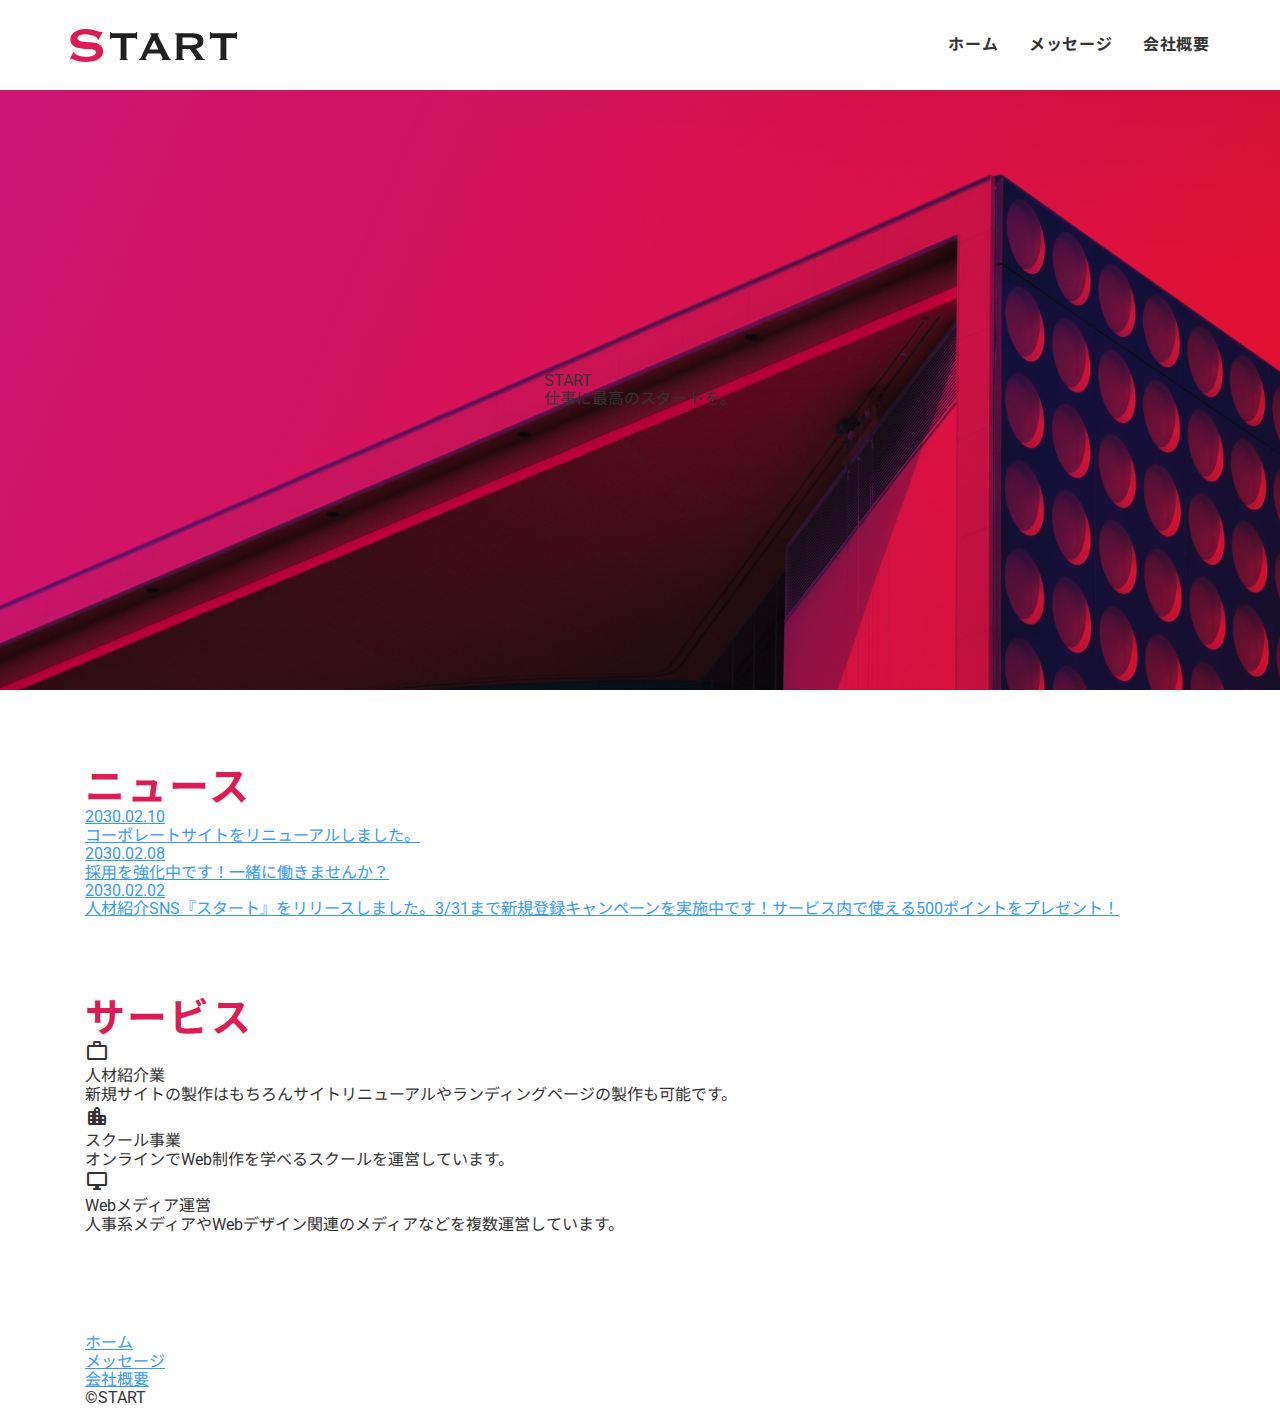
==== index.html @ fa349eb4 "HTMLとCSS途中" ====
<!DOCTYPE html>
<html lang="ja">
    <head>
        <meta charset="UTF-8">
        <title>START</title>
        <meta name="discripption" content="株式会社STARTは、幸せにつながるお仕事を紹介する人材紹介会社です。人材紹介サービス『スタート』や人材紹介SNS『ゴール』を運営し、またWebデザインを学べるスクール『Webの学校』を開講しています。">
        <meta name="viewport" content="width=device-width, initial-scale=1">
        <link rel="preconnect" href="https://fonts.googleapis.com">
        <link rel="preconnect" href="https://fonts.gstatic.com" crossorigin>
        <link href="https://fonts.googleapis.com/css2?family=Noto+Sans+JP:wght@500;700&family=Roboto:wght@400;700&display=swap" rel="stylesheet">
        <link rel="icon" type="img/png" href="icon-192x192.png">
        <link rel="apple-touch-icon" type="img/png" href="apple-touch-icon-180x180.png">
        <link rel="icon" href="fovicon.ico">
        <link href="css/destyle.css" rel="stylesheet">
        <link href="style.css" rel="stylesheet">
        <link rel="stylesheet" href="https://fonts.googleapis.com/css2?family=Material+Symbols+Rounded:opsz,wght,FILL,GRAD@20..48,100..700,0..1,-50..200" />
        <link rel="stylesheet" href="https://fonts.googleapis.com/css2?family=Material+Symbols+Rounded:opsz,wght,FILL,GRAD@20..48,100..700,0..1,-50..200" />
        <link rel="stylesheet" href="https://fonts.googleapis.com/css2?family=Material+Symbols+Rounded:opsz,wght,FILL,GRAD@20..48,100..700,0..1,-50..200" />
    </head>
    <body>
        <div class="wrapper">
            <header class="header">
                <div class="header-logo">
                    <img src="img/logo.svg" alt="START">
                </div>
                <div class="header__nav">
                    <nav class="gnav">
                        <ul class="gnav__list">
                            <li class="gnav__item">
                                <a class="gnav__link gnav__link--active" href="#">ホーム</a>
                            </li>
                            <li class="gnav__item">
                                <a class="gnav__link gnav__link--active" href="#">メッセージ</a>
                            </li>
                            <li class="gnav__item">
                                <a class="gnav__link gnav__link--active" href="#">会社概要</a>
                            </li>
                        </ul>
                    </nav>
                    <button type="button" id="js-btn-menu" class="btn-menu">
                        <span class="btn-menu__line"></span>
                    </button>
                </div>
            </header>
            <div class="mv">
                <div class="mv__textArea">
                    <h2 clas="mv__title">START</h2>
                    <div class="mv__subtitle">仕事に最高のスタートを。</div>
                </div>
            </div>
            <main class="content">
               <section class="news">
                　<div class="container">
                    <div class="news__inner">
                        <div class="news__heading">
                            <h2 class="heading-primary">ニュース</h2> 
                        </div>
                        <div class="news__body">
                            <div class="news-list">
                                <ul class="news-list__list">
                                    <li class="news-list__item">
                                        <a href="#" class="news-list__link">
                                            <div class="news-list__date">
                                                <time datetime="2020-02-10" class="news__date">
                                                2030.02.10
                                                </time>
                                            </div>
                                            <div class="news-list__title">
                                            コーポレートサイトをリニューアルしました。
                                            </div>
                                        </a>
                                    </li>
                                    <li class="news-list__item">
                                        <a href="#" class="news-list__link">
                                            <div class="news-list__date">
                                               <time datetime="2020-02-08" class="news__date">
                                               2030.02.08
                                               </time>
                                            </div>
                                            <div class="news-list__title">
                                            採用を強化中です！一緒に働きませんか？
                                            </div>
                                        </a>
                                    </li>
                                    <li class="news-list__item">
                                        <a class="news-list__link">
                                            <div class="news-list__date">
                                               <time datetime="2020-02-02" class="news__date">
                                               2030.02.02
                                               </time>
                                            </div>
                                            <div class="news-list__title">
                                             人材紹介SNS『スタート』をリリースしました。3/31まで新規登録キャンペーンを実施中です！サービス内で使える500ポイントをプレゼント！
                                            </div>
                                        </a>
                                    </li>
                                </ul>
                            </div>
                        </div>
                    </div>
                  </div>
                </section>
                <section class="service">
                    <div class="container">
                        <div class="service__heading">
                            <h2 class="heading-primary">サービス</h2>
                        </div>
                        <div class="service__body">
                            <div class="service-list">
                                <div class="service-list__item">
                                    <figure class="service-list__img-wrapper">
                                        <span class="material-symbols-rounded">work</span>
                                    </figure>
                                    <div class="service-list__body">
                                        <div class="service-list__title">人材紹介業</div>
                                        <p class="service-list__text">新規サイトの製作はもちろんサイトリニューアルやランディングページの製作も可能です。</p>
                                    </div>
                                </div>
                                <div class="service-list__item">
                                    <figure class="service-list__img-wrapper">
                                        <span class="material-symbols-rounded">location_city</span>
                                    </figure>
                                    <div class="service-list__body">
                                        <div class="service-list__title">スクール事業</div>
                                        <p class="service-list__text">オンラインでWeb制作を学べるスクールを運営しています。</p>
                                    </div>
                                </div>
                                <div class="service-list__item">
                                    <figure class="service-list__img-wrapper">
                                        <span class="material-symbols-rounded">desktop_windows</span>
                                    </figure>
                                    <div class="service-list__body">
                                        <div class="service-list__title">Webメディア運営</div>
                                        <p class="service-list__text">人事系メディアやWebデザイン関連のメディアなどを複数運営しています。</p>
                                    </div>
                                </div>
                            </div>
                        </div>
                    </div>
                </section>
            </main>
            <footer class="footer">
                <div class="container">
                    <nav class="footer-nav">
                        <ul class="footer-nav__list">
                            <li class="footer-nav__item">
                                <a href="#" class="footer-nav__link">ホーム</a>
                            </li>
                            <li class="footer-nav__item">
                                <a href="#" class="footer-nav__link">メッセージ</a>
                            </li>
                            <li class="footer-nav__item">
                                <a href="#" class="footer-nav__link">会社概要</a>
                            </li>
                        </ul>
                    </nav>
                    <div class="footer__copyright">©START</div>
                </div>
            </footer>
        </div>    
    <script src="https://ajax.googleapis.com/ajax/libs/jquery/3.6.1/jquery.min.js"></script>
    <script src="js/script.js"></script>
    </body>
</html>
---- css/destyle.css ----
/*! destyle.css v3.0.0 | MIT License | https://github.com/nicolas-cusan/destyle.css */

/* Reset box-model and set borders */
/* ============================================ */

*,
::before,
::after {
  box-sizing: border-box;
  border-width: 0;
  border-style: solid;
}

/* Document */
/* ============================================ */

/**
 * 1. Correct the line height in all browsers.
 * 2. Prevent adjustments of font size after orientation changes in iOS.
 * 3. Remove gray overlay on links for iOS.
 */

html {
  line-height: 1.15; /* 1 */

  -webkit-tap-highlight-color: transparent; /* 3*/
  -webkit-text-size-adjust: 100%; /* 2 */
}

/* Sections */
/* ============================================ */

/**
 * Remove the margin in all browsers.
 */

body {
  margin: 0;
}

/**
 * Render the `main` element consistently in IE.
 */

main {
  display: block;
}

/* Vertical rhythm */
/* ============================================ */

p,
table,
blockquote,
address,
pre,
iframe,
form,
figure,
dl {
  margin: 0;
}

/* Headings */
/* ============================================ */

h1,
h2,
h3,
h4,
h5,
h6 {
  font-size: inherit;
  font-weight: inherit;
  margin: 0;
}

/* Lists (enumeration) */
/* ============================================ */

ul,
ol {
  margin: 0;
  padding: 0;
  list-style: none;
}

/* Lists (definition) */
/* ============================================ */

dt {
  font-weight: bold;
}

dd {
  margin-left: 0;
}

/* Grouping content */
/* ============================================ */

/**
 * 1. Add the correct box sizing in Firefox.
 * 2. Show the overflow in Edge and IE.
 */

hr {
  clear: both;
  overflow: visible; /* 2 */
  box-sizing: content-box; /* 1 */
  height: 0; /* 1 */
  margin: 0;
  color: inherit;
  border-top-width: 1px;
}

/**
 * 1. Correct the inheritance and scaling of font size in all browsers.
 * 2. Correct the odd `em` font sizing in all browsers.
 */

pre {
  font-family: monospace, monospace; /* 1 */
  font-size: inherit; /* 2 */
}

address {
  font-style: inherit;
}

/* Text-level semantics */
/* ============================================ */

/**
 * Remove the gray background on active links in IE 10.
 */

a {
  text-decoration: none;
  color: inherit;
  background-color: transparent;
}

/**
 * 1. Remove the bottom border in Chrome 57-
 * 2. Add the correct text decoration in Chrome, Edge, IE, Opera, and Safari.
 */

abbr[title] {
  text-decoration: underline dotted; /* 2 */
}

/**
 * Add the correct font weight in Chrome, Edge, and Safari.
 */

b,
strong {
  font-weight: bolder;
}

/**
 * 1. Correct the inheritance and scaling of font size in all browsers.
 * 2. Correct the odd `em` font sizing in all browsers.
 */

code,
kbd,
samp {
  font-family: monospace, monospace; /* 1 */
  font-size: inherit; /* 2 */
}

/**
 * Add the correct font size in all browsers.
 */

small {
  font-size: 80%;
}

/**
 * Prevent `sub` and `sup` elements from affecting the line height in
 * all browsers.
 */

sub,
sup {
  position: relative;
  font-size: 75%;
  line-height: 0;
  vertical-align: baseline;
}

sub {
  bottom: -.25em;
}

sup {
  top: -.5em;
}

/* Replaced content */
/* ============================================ */

/**
 * Prevent vertical alignment issues.
 */

svg,
img,
embed,
object,
iframe {
  vertical-align: bottom;
}

/* Forms */
/* ============================================ */

/**
 * Reset form fields to make them styleable.
 * 1. Make form elements stylable across systems iOS especially.
 * 2. Inherit text-transform from parent.
 */

button,
input,
optgroup,
select,
textarea {
  font: inherit;
  margin: 0;
  padding: 0;
  text-align: inherit;
  vertical-align: middle;
  text-transform: inherit; /* 2 */
  color: inherit;
  border-radius: 0;
  background: transparent;

  -webkit-appearance: none; /* 1 */
  appearance: none;
}

/**
 * Reset radio and checkbox appearance to preserve their look in iOS.
 */

[type="checkbox"] {
  -webkit-appearance: checkbox;
  appearance: checkbox;
}

[type="radio"] {
  -webkit-appearance: radio;
  appearance: radio;
}

/**
 * Correct cursors for clickable elements.
 */

button,
[type="button"],
[type="reset"],
[type="submit"] {
  cursor: pointer;
}

button:disabled,
[type="button"]:disabled,
[type="reset"]:disabled,
[type="submit"]:disabled {
  cursor: default;
}

/**
 * Improve outlines for Firefox and unify style with input elements & buttons.
 */

:-moz-focusring {
  outline: auto;
}

select:disabled {
  opacity: inherit;
}

/**
 * Remove padding
 */

option {
  padding: 0;
}

/**
 * Reset to invisible
 */

fieldset {
  min-width: 0;
  margin: 0;
  padding: 0;
}

legend {
  padding: 0;
}

/**
 * Add the correct vertical alignment in Chrome, Firefox, and Opera.
 */

progress {
  vertical-align: baseline;
}

/**
 * Remove the default vertical scrollbar in IE 10+.
 */

textarea {
  overflow: auto;
}

/**
 * Correct the cursor style of increment and decrement buttons in Chrome.
 */

[type="number"]::-webkit-inner-spin-button,
[type="number"]::-webkit-outer-spin-button {
  height: auto;
}

/**
 * 1. Correct the outline style in Safari.
 */

[type="search"] {
  outline-offset: -2px; /* 1 */
}

/**
 * Remove the inner padding in Chrome and Safari on macOS.
 */

[type="search"]::-webkit-search-decoration {
  -webkit-appearance: none;
}

/**
 * 1. Correct the inability to style clickable types in iOS and Safari.
 * 2. Fix font inheritance.
 */

::-webkit-file-upload-button {
  font: inherit; /* 2 */

  -webkit-appearance: button; /* 1 */
}

/**
 * Clickable labels
 */

label[for] {
  cursor: pointer;
}

/* Interactive */
/* ============================================ */

/*
 * Add the correct display in Edge, IE 10+, and Firefox.
 */

details {
  display: block;
}

/*
 * Add the correct display in all browsers.
 */

summary {
  display: list-item;
}

/*
 * Remove outline for editable content.
 */

[contenteditable]:focus {
  outline: auto;
}

/* Tables */
/* ============================================ */

/**
1. Correct table border color inheritance in all Chrome and Safari.
*/

table {
  border-color: inherit; /* 1 */
}

caption {
  text-align: left;
}

td,
th {
  padding: 0;
  vertical-align: top;
}

th {
  font-weight: bold;
  text-align: left;
}
---- style.css ----
@charset "utf-8";

:root{
    --link-color: #349BF4;
    --main-color: #DD1B57;
    --text-color: #333;
}

body{
    font-family: "Roboto", "Noto Sans JP", Arial, "Hiragino Kaku Gothic ProN",
    "Hiragino Sans", Meiryo, sans-serif;
    font-size: 16px;
    color: var(--text-color);
}

a{
    color: var(--link-color);
    text-decoration: underline;
}

img{
    max-width: 100%;
    height: auto;
    vertical-align: bottom;
}

.wrapper{
    overflow-x: hidden;
}

.container{
    max-width: 1170px;
    margin: 0 auto;
    padding: 0 30px;
}

.content {
    display: grid;
    padding: 60px 0 100px;
    row-gap: 80px;
}

.heading-primary{
    font-size: 40px;
    font-weight: bold;
    line-height: 1;
    letter-spacing: 0.05em;
    color: var(--main-color);
}

.table-type01{
    width: 100%;
    font-size: 15px;
    border-collapse: collapse;
    border-spacing: 0;
}

.table-type01 tr{
    border-bottom: solid 1px #DDDDDD;
}

.table-type01 th,
.table-type01 td{
    text-align: left;
    padding: 30px;
}

.table-type01 th {
    width: 20%;
}

.table-type01 p:not(:last-child){
    margin-bottom: 10px;
}

.table-type01 ul {
    margin-left: 20px;
}

.header{
    display: flex;
    align-items: center;
    justify-content: space-between;
    height: 90px;
    padding: 30px 70px;
}

.header-logo{
    line-height: 1;
}

.gnav__list{
    display: flex;
    position:relative;
    align-items: center;
    justify-content: center;
    column-gap: 30px;
}

.gnav__item{
    font-size: 16px;
    font-weight: bold;
    line-height: 1;
    letter-spacing: 0.05em;
}

.gnav__link{
    color: var(--text-color);
    text-decoration: none;
}

.gnav__link:hover{
    color: var(--main-color);
}


.btn-menu{
    display: none;
}

.mv {
    display: flex;
    align-items: center;
    justify-content: center;
    height: 600px;
    background-image: url(img/pc_mv.jpg);
    background-repeat: no repeat;
    background-position: center center;
    background-size: cover;
}
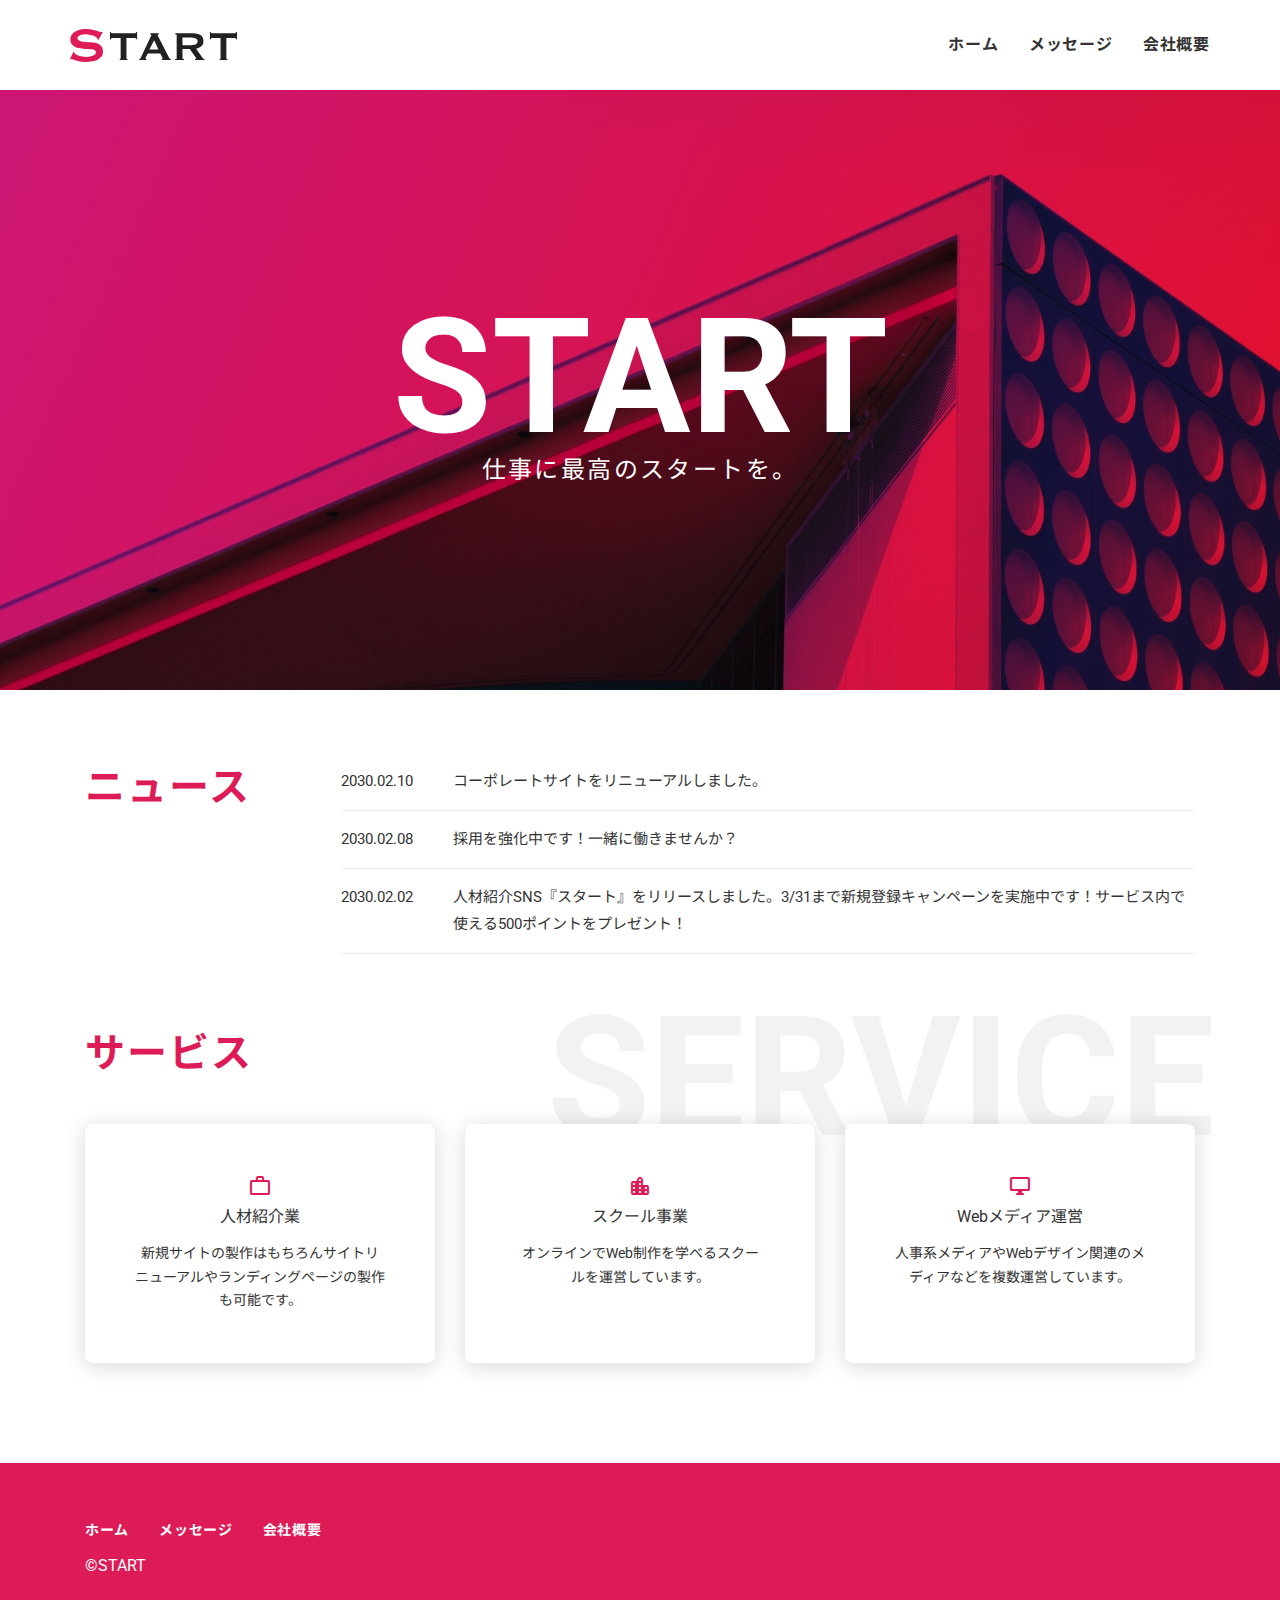
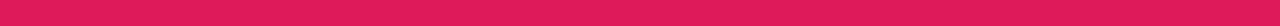
==== commit ae1fc068: "index.html追記CSS追加" ====
--- a/index.html
+++ b/index.html
@@ -44,7 +44,7 @@
             </header>
             <div class="mv">
                 <div class="mv__textArea">
-                    <h2 clas="mv__title">START</h2>
+                    <h2 class="mv__title">START</h2>
                     <div class="mv__subtitle">仕事に最高のスタートを。</div>
                 </div>
             </div>
@@ -109,7 +109,7 @@
                             <div class="service-list">
                                 <div class="service-list__item">
                                     <figure class="service-list__img-wrapper">
-                                        <span class="material-symbols-rounded">work</span>
+                                        <span class="service-list__img material-symbols-rounded">work</span>
                                     </figure>
                                     <div class="service-list__body">
                                         <div class="service-list__title">人材紹介業</div>
@@ -118,7 +118,7 @@
                                 </div>
                                 <div class="service-list__item">
                                     <figure class="service-list__img-wrapper">
-                                        <span class="material-symbols-rounded">location_city</span>
+                                        <span class="service-list__img material-symbols-rounded">location_city</span>
                                     </figure>
                                     <div class="service-list__body">
                                         <div class="service-list__title">スクール事業</div>
@@ -127,7 +127,7 @@
                                 </div>
                                 <div class="service-list__item">
                                     <figure class="service-list__img-wrapper">
-                                        <span class="material-symbols-rounded">desktop_windows</span>
+                                        <span class="service-list__img material-symbols-rounded" class="service-list__img">desktop_windows</span>
                                     </figure>
                                     <div class="service-list__body">
                                         <div class="service-list__title">Webメディア運営</div>
--- a/style.css
+++ b/style.css
@@ -129,3 +129,147 @@
     background-size: cover;
 }
 
+.mv__textArea{
+    color: #fff;
+    text-align: center;
+}
+
+.mv__title {
+    font-size: 160px;
+    font-weight: bold;
+    line-height: 1;
+    text-shadow: 0 4px 6px rgb(0 0 0 / 25%)
+    margin-bottom: 10px;
+}
+
+.mv__subtitle{
+    font-size: 24px;
+    line-height: 1;
+    letter-spacing: 0.1em;
+}
+
+.news__inner{
+    display: flex;
+    column-gap: 90px;
+}
+
+.news__body{
+    flex: 1;
+}
+
+.news-list__link{
+    display: flex;
+    color: var(--text-color);
+    text-decoration: none;
+}
+
+.news-list__link:hover{
+    color: var(--main-color);
+}
+
+.news-list__item{
+    font-size: 15px;
+    line-height: 1.8;
+    margin-bottom: 15px;
+    padding-bottom: 15px;
+    border-bottom: solid 1px #EDEDED;
+}
+
+.news-list__item:last-child{
+    margin-bottom: 0;
+}
+
+.news-list__date{
+    margin-right: 40px;
+}
+
+.service__heading{
+    position: relative;
+    margin-bottom: 50px;
+}
+
+.service__heading::before{
+    display: block;
+    content:"SERVICE";
+    position: absolute;
+    font-size: 168px;
+    font-weight: bold;
+    color:#F2F2F2;
+    top:-40px;
+    right: -20px;
+    z-index: -1;
+    line-height: 1;
+}
+
+.service-list{
+    display: grid;
+    column-gap: 30px;
+    grid-template-columns: repeat(3, 1fr);
+}
+
+.service-list__item{
+    padding: 50px;
+    border-radius: 8px;
+    background-color: #fff;
+    box-shadow: 0 3px 21px rgba(0, 0, 0, 0.16);
+}
+
+.service-list__img-wrapper{
+    text-align: center;
+    margin-bottom: 10px;
+}
+
+.service-list__img{
+    font-size: 48px;
+    color: var(--main-color);
+    vertical-align: bottom;
+}
+
+
+.service-list__body{
+    text-align: center;
+}
+.servce-list__title{
+    font-size: 18px;
+    font-weight: bold;
+}
+
+.service-list__text{
+    font-size:14px;
+    line-height: 1.7;
+    margin-top: 15px;
+}
+
+.footer{
+   color:#fff;
+   background-color: var(--main-color);
+   padding: 60px 20px 50px;
+}
+
+.footer-nav{
+   margin-bottom: 20px;
+}
+
+.footer-nav__list{
+    display: flex;
+    column-gap: 30px;
+}
+
+.footer-nav__item{
+    font-size: 14px;
+    font-weight: bold;
+    line-height: 1;
+    letter-spacing: 0.05em;
+}
+
+
+.footer-nav__link{
+    color:var(--text-color);
+    color:#fff;
+    text-decoration: none;
+} 
+
+.footer-copyright{
+    font-size: 12px;
+    letter-spacing: 0.03em;
+}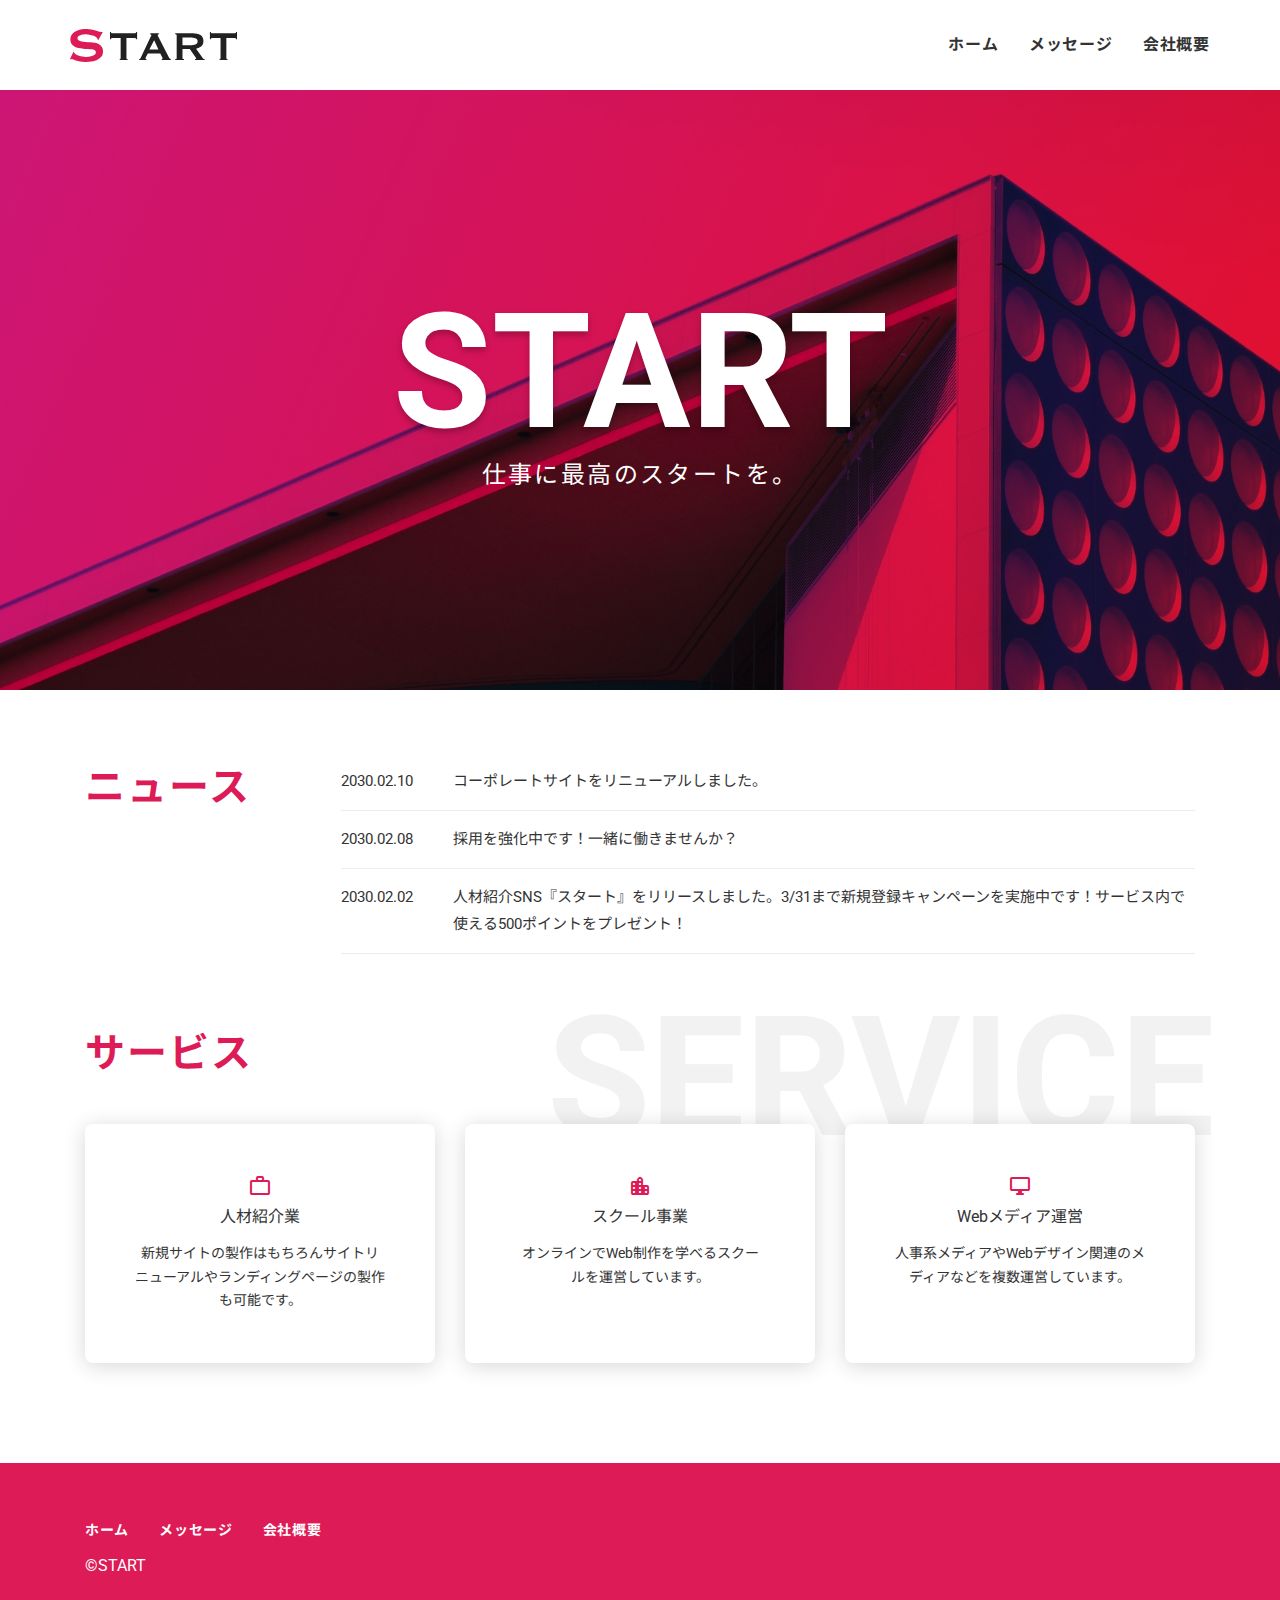
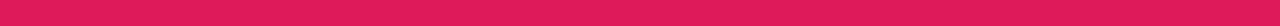
==== commit 908a206f: "レスポンシブデザインとjQuery" ====
--- a/index.html
+++ b/index.html
@@ -20,7 +20,7 @@
     <body>
         <div class="wrapper">
             <header class="header">
-                <div class="header-logo">
+                <div class="header__logo">
                     <img src="img/logo.svg" alt="START">
                 </div>
                 <div class="header__nav">
@@ -158,7 +158,7 @@
                 </div>
             </footer>
         </div>    
-    <script src="https://ajax.googleapis.com/ajax/libs/jquery/3.6.1/jquery.min.js"></script>
+    <script src="https://code.jquery.com/jquery-3.6.2.min.js" integrity="sha256-2krYZKh//PcchRtd+H+VyyQoZ/e3EcrkxhM8ycwASPA=" crossorigin="anonymous"></script>
     <script src="js/script.js"></script>
     </body>
 </html>--- a/style.css
+++ b/style.css
@@ -85,7 +85,7 @@
     padding: 30px 70px;
 }
 
-.header-logo{
+.header__logo{
     line-height: 1;
 }
 
@@ -138,7 +138,7 @@
     font-size: 160px;
     font-weight: bold;
     line-height: 1;
-    text-shadow: 0 4px 6px rgb(0 0 0 / 25%)
+    text-shadow: 0 4px 6px rgb(0 0 0 / 25%);
     margin-bottom: 10px;
 }
 
@@ -267,9 +267,374 @@
     color:var(--text-color);
     color:#fff;
     text-decoration: none;
-} 
+}
 
 .footer-copyright{
     font-size: 12px;
     letter-spacing: 0.03em;
-}+}
+
+.page-header{
+    display: flex;
+    align-items: center;
+    justify-content: center;
+    background: url(img/pc_header.jpg);
+    height: 190px;
+    background-repeat: no repeat;
+    background-position: center center;
+    background-size: cover;
+}
+
+.page-header__title{
+    font-size: 40px;
+    font-weight: bold;
+    color: #FFFFFF;
+    line-height: 1.2;
+    letter-spacing: 0.1em;
+}
+
+
+.message{
+    width: 850px;
+    margin: 0 auto;
+}
+
+.message__title{
+    font-size: 40px;
+    font-weight: bold;
+    line-height: 1.5;
+    letter-spacing: 0.05em;
+    color: var(--main-color);
+    margin-bottom: 25px;
+    text-align: center;
+}
+
+.message__subtitle{
+    font-size: 18px;
+    line-height: 1.6;
+    letter-spacing: 0.05em;
+    margin-bottom: 40px;
+    text-align: center;
+}
+
+.ceo-message__img-wrapper{
+    width: 100px;
+    margin: 0 25px 15px 0;
+    float: left;
+}
+
+.ceo-message__img{
+    border-radius: 50%;
+}
+
+.ceo-message__text{
+    line-height: 1.6;
+    letter-spacing: 0.05em;
+}
+
+.ceo-message__text a{
+    color: var(--link-color);
+}
+
+
+.page-header__text{
+    font-size: 40px;
+    font-weight: bold;
+    color: #FFFFFF;
+    line-height: 1.2;
+    letter-spacing: 0.1em;
+}
+
+.company-info__table{
+    margin-bottom: 50px;
+}
+
+.company-info__map{
+    height: 440px;
+}
+
+.company-info__map-accsess{
+    text-align: right;
+    font-size: 15px;
+    line-height: 1.8;
+}
+
+@media screen and (max-width: 767px){
+
+    body{
+        font-size: 15px;
+    }
+
+    .container{
+        padding: 0 20px;
+    }
+
+    .content{
+        padding: 40px 0 60px;
+        row-gap: 50px;
+    }
+
+    .heading-primary{
+        font-size: 32px;
+    }
+
+    .table-type01{
+        font-size: 14px;
+        line-height: 1.5;
+    }
+        
+    .table-type01 th,
+    .table-type01 td{
+        padding: 20px 0;
+    }
+    
+    .table-type01 th {
+        width: 100px;
+    }
+
+    .header{
+        position: relative;
+        height: 60px;
+        padding: 20px;
+    }
+    
+    .header-logo{
+        width: 107px;
+    }
+
+    .gnav{
+        display: none;
+        position: fixed;
+        top: 0;
+        right: 0;
+        z-index: 10;
+        width: 180px;
+        height: 100%;
+        background-color: var(--main-color);
+        box-shadow: -10px 0 35px -20px rgb(0 0 0 / 25%);
+    }
+
+    .gnav__list{
+        display: flex;
+        flex-direction: column;
+        align-items: flex-start;
+        width: 180px;
+        padding: 90px 20px 20px 50px;
+        row-gap: 25px;
+    }
+
+    .gnav__link{
+        color: #fff;
+    }
+
+    .gnav__link:hover{
+        color: #fff;
+    }
+
+    .gnav__link--active{
+        opacity: 0.6;
+    }
+
+    .btn-menu{
+        display: flex;
+        position: absolute;
+        top: 0;
+        right: 0;
+        z-index: 100;
+        align-items: center;
+        justify-content: center;
+        width: 60px;
+        height: 60px;
+        text-align: center;
+        padding: 21px 16px;
+        border: none;
+        outline: none;
+        background: none;
+        background-color: var(--main-color);
+        cursor: pointer;
+        appearance: none;
+    }
+
+    .btn-menu__line{
+        display: block;
+        position: relative;
+        left: 0;
+        width: 100%;
+        height: 2px;
+        transition: all 0.4s;
+        border-radius: 4px;
+        color: #FFF;
+    }
+
+    .btn-menu__line::before,
+    .btn-menu__line::after{
+        display: block;
+        content:"";
+        position: absolute;
+        width: 100%;
+        height: 100%;
+        transition: inherit;
+        border-radius: 4px;
+        background-color: #FFF;
+    }
+
+    .btn-menu__line::before{
+        transform: translateY(-8px);
+    }
+
+    .btn-menu__line::after{
+        transform: translateY(8px);
+    }
+
+    .btn-menu.avtive .btn-menu__line{
+        background-color: transparent;
+    }
+
+    .btn-menu.active .btn-menu__line::before,
+    .btn-menu.active .btn-menu__line::after{
+        top: 0;
+        background-color: #FFF;
+    }
+
+    .btn-menu.active .btn-menu__line::before {
+        transform: rotate(45deg);
+    }
+    
+    .btn-menu.active .btn-menu__line::after {
+        transform: rotate(-45deg);
+    }
+
+    .mv {
+        height: 460px;
+        background: url(img/sp_mv.jpg);
+    }
+
+    .mv__title{
+        font-size: 80px;
+    }
+
+    .mv__subtitle{
+        font-size: 20px;
+    }
+
+    .news__heading{
+        margin-bottom: 20px;
+    }
+
+    .news__inner{
+        display: block;
+    }
+
+    .news-list__link{
+        flex-direction: column;
+    }
+
+    .news-list__item{
+        font-size: 15px;
+        line-height: 1.8;
+    }
+
+    .news-list__item:last-child{
+        margin-bottom: 0;
+    }
+
+    .news-list__title{
+        line-height: 1.6;
+    }
+
+    .news-list__date{
+        margin-right: 0;
+    }
+
+    .service__heading{
+        margin-bottom: 20px;
+    }
+
+    .service__heading::before{
+        top: -2px;
+        right: -30px;
+        font-size: 70px;
+    }
+
+    .service-list{
+        row-gap: 20px;
+        grid-template-columns: 1fr;
+    }
+
+    .servce-list__item{
+        padding: 40px 30px;
+    }
+
+    .service-list__img-wrapper{
+        margin-bottom: 5px;
+    }
+
+    .service-list__img {
+        font-size: 60px;
+    }
+
+    .service-list__title{
+        font-size: 16px;
+    }
+
+    .service-list__text{
+        margin-top: 10px;
+    }
+
+    .footer{
+        padding: 40px 0 30px;
+    }
+
+    .footer-nav__list{
+        column-gap: 25px;
+    }
+
+    .footer-nav__item{
+        font-size: 12px;
+    }
+
+    .footer__copyright{
+        font-size: 10px;
+    }
+
+    .page-header{
+        background-image: url(img/sp_header.jpg);
+        height: 160px;
+    }
+
+    .page-header__title{
+        font-size: 28px;
+    }
+
+    .message__title {
+        font-size: 24px;
+        margin-bottom: 15px;
+    }
+    
+    .message__subtitle {
+        font-size: 15px;
+        margin-bottom: 30px;
+    }
+    
+    .ceo-message__img-wrapper {
+        margin: 0 15px 10px 0;
+    }
+    
+    .office-img {
+        height: 260px;
+        object-fit: cover;
+    }
+
+    .company-info__accsess iframe{
+        height: 300px;
+    }
+
+    .company-info__map-accsess{
+        font-size: 12px;
+        margin-top: 15px;
+    }
+
+}
+
+
+
